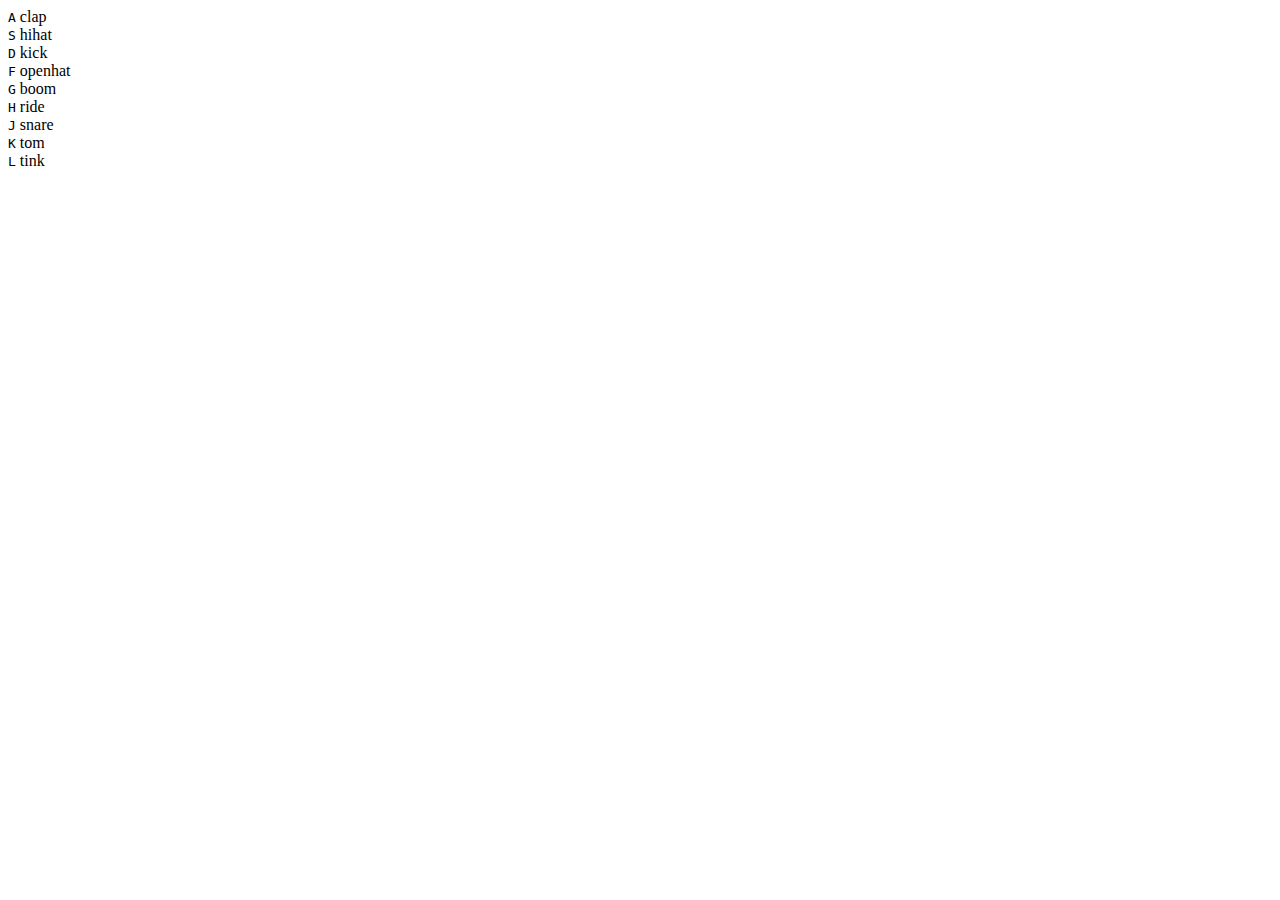
==== drumkit/drum.html @ c57bba8e "js brushup" ====
<!DOCTYPE html>
<html lang="en">
<head>
    <meta charset="UTF-8">
    <meta name="viewport" content="width=device-width, initial-scale=1.0">
    <title>Js Drum Kit</title>
</head>
<body>
    <div class="keys">

<div class="key" data-key="65">
    <kbd>A</kbd>
    <span>clap</span>
</div>
<div class="key" data-key="83">
    <kbd>S</kbd>
    <span>hihat</span>
</div>
<div class="key" data-key="68">
    <kbd>D</kbd>
    <span>kick</span>
</div>
<div class="key" data-key="70">
    <kbd>F</kbd>
    <span>openhat</span>
</div>
<div class="key" data-key="71">
    <kbd>G</kbd>
    <span>boom</span>
</div>
<div class="key" data-key="72">
    <kbd>H</kbd>
    <span>ride</span>
</div>
<div class="key" data-key="74">
    <kbd>J</kbd>
    <span>snare</span>
</div>
<div class="key" data-key="75">
    <kbd>K</kbd>
    <span>tom</span>
</div>
<div class="key" data-key="76">
    <kbd>L</kbd>
    <span>tink</span>
</div>


    </div>

<audio data-key="65" src="sounds/clap"></audio>
<audio data-key="83" src="sounds/hihat.wav"></audio>
<audio data-key="68" src="sounds/kick.wav"></audio>
<audio data-key="70" src="sounds/openhat.wav"></audio>
<audio data-key="71" src="sounds/boom.wav"></audio>
<audio data-key="72" src="sounds/ride.wav"></audio>
<audio data-key="74" src="sounds/snare.wav"></audio>
<audio data-key="75" src="sounds/tom.wav"></audio>
<audio data-key="76" src="sounds/tink.wav"></audio>




</body>
</html>
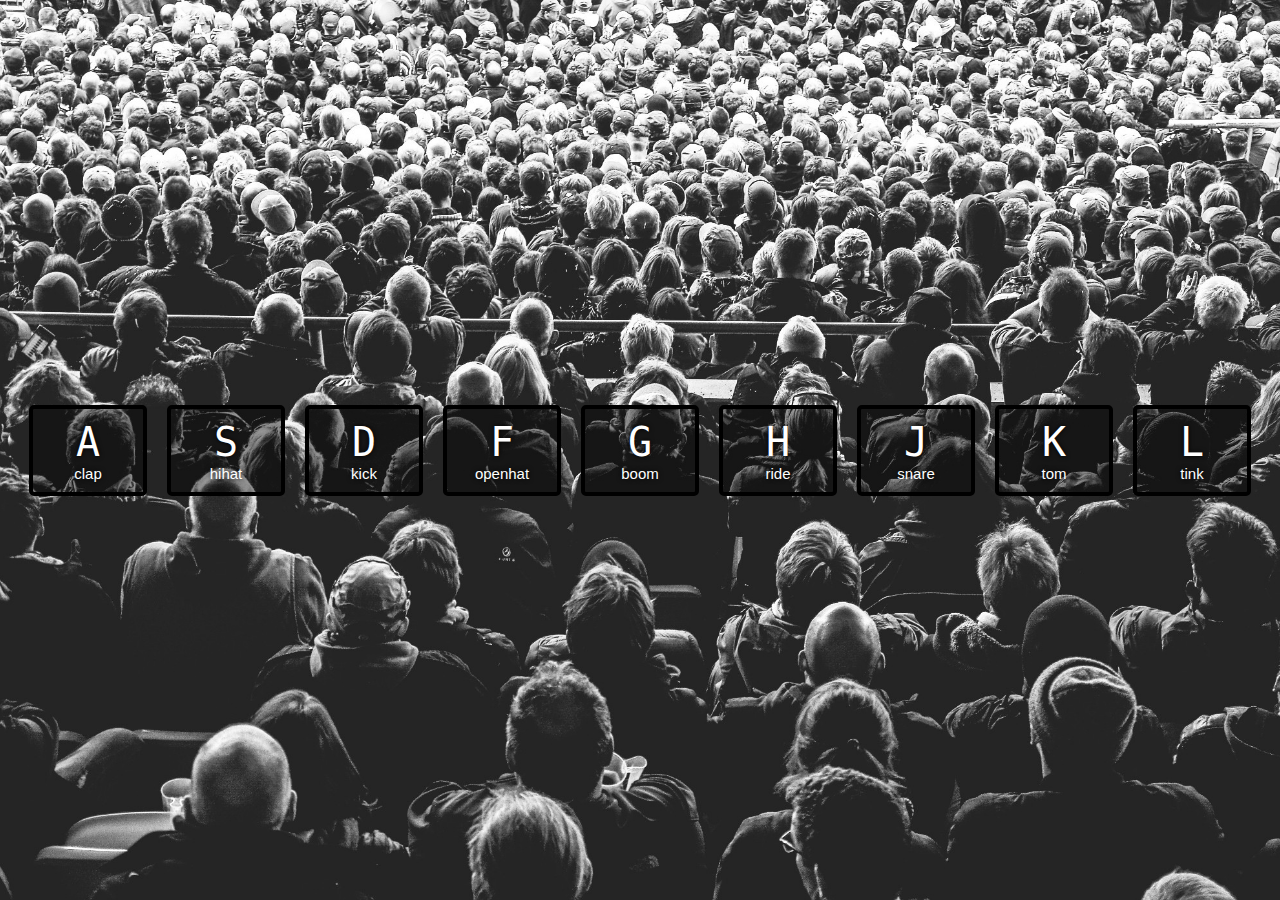
==== commit fa2b9242: "js drum kit" ====
--- a/drumkit/drum.html
+++ b/drumkit/drum.html
@@ -4,6 +4,7 @@
     <meta charset="UTF-8">
     <meta name="viewport" content="width=device-width, initial-scale=1.0">
     <title>Js Drum Kit</title>
+    <link rel="stylesheet" href="drum.css">
 </head>
 <body>
     <div class="keys">
@@ -48,7 +49,7 @@
 
     </div>
 
-<audio data-key="65" src="sounds/clap"></audio>
+<audio data-key="65" src="sounds/clap.wav"></audio>
 <audio data-key="83" src="sounds/hihat.wav"></audio>
 <audio data-key="68" src="sounds/kick.wav"></audio>
 <audio data-key="70" src="sounds/openhat.wav"></audio>
@@ -59,7 +60,7 @@
 <audio data-key="76" src="sounds/tink.wav"></audio>
 
 
-
+<script src="drum.js"></script>
 
 </body>
 </html>--- a/drumkit/drum.css
+++ b/drumkit/drum.css
@@ -0,0 +1,52 @@
+html {
+    font-size: 10px;
+    background: url('./background.jpg') bottom center;
+    background-size: cover;
+  }
+  
+  body,html {
+    margin: 0;
+    padding: 0;
+    font-family: sans-serif;
+  }
+  
+  .keys {
+    display: flex;
+    flex: 1;
+    min-height: 100vh;
+    align-items: center;
+    justify-content: center;
+  }
+  
+  .key {
+    border: .4rem solid black;
+    border-radius: .5rem;
+    margin: 1rem;
+    font-size: 1.5rem;
+    padding: 1rem .5rem;
+    transition: all .07s ease;
+    width: 10rem;
+    text-align: center;
+    color: white;
+    background: rgba(0,0,0,0.4);
+    text-shadow: 0 0 .5rem black;
+  }
+  
+  .playing {
+    transform: scale(1.1);
+    border-color: #ffc600;
+    box-shadow: 0 0 1rem #ffc600;
+  }
+  
+  kbd {
+    display: block;
+    font-size: 4rem;
+  }
+  
+  .sound {
+    font-size: 1.2rem;
+    text-transform: uppercase;
+    letter-spacing: .1rem;
+    color: #ffc600;
+  }
+  